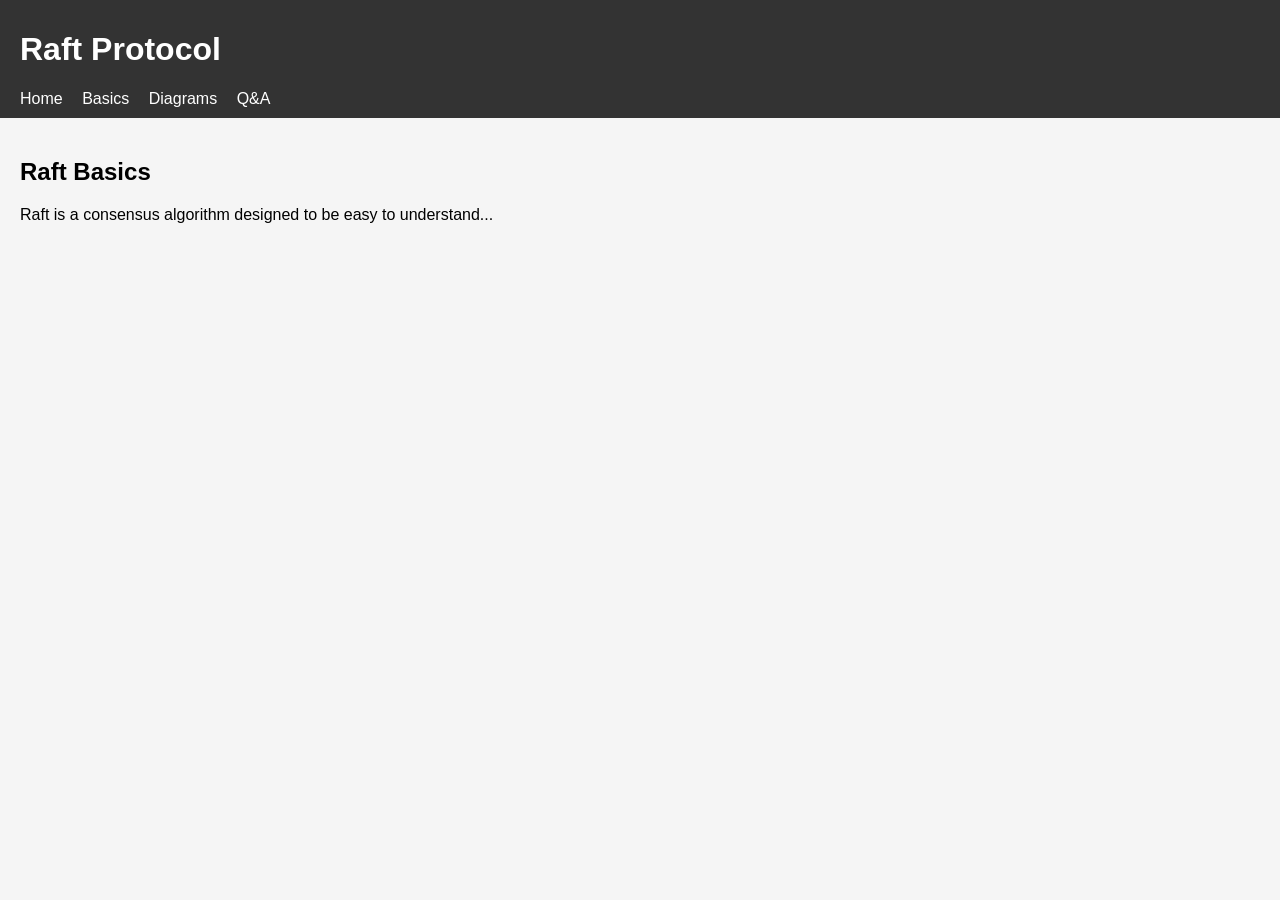
==== basics.html @ f6ce0375 "Add files via upload" ====
<!DOCTYPE html>
<html lang="en">
<head>
  <meta charset="UTF-8" />
  <meta name="viewport" content="width=device-width, initial-scale=1.0"/>
  <title>Raft Protocol - Basics</title>
  <style>
    body { font-family: Arial, sans-serif; margin: 0; padding: 0; background: #f5f5f5; }
    header { background: #333; color: #fff; padding: 10px 20px; }
    nav a { color: white; margin-right: 15px; text-decoration: none; }
    nav a:hover { text-decoration: underline; }
    main { padding: 20px; }
  </style>
</head>
<body>
  <header>
    <h1>Raft Protocol</h1>
    <nav>
      <a href="index.html">Home</a>
      <a href="basics.html">Basics</a>
      <a href="diagrams.html">Diagrams</a>
      <a href="questions.html">Q&A</a>
    </nav>
  </header>
  <main>
    <h2>Raft Basics</h2>
    <p>Raft is a consensus algorithm designed to be easy to understand...</p>
  </main>
</body>
</html>
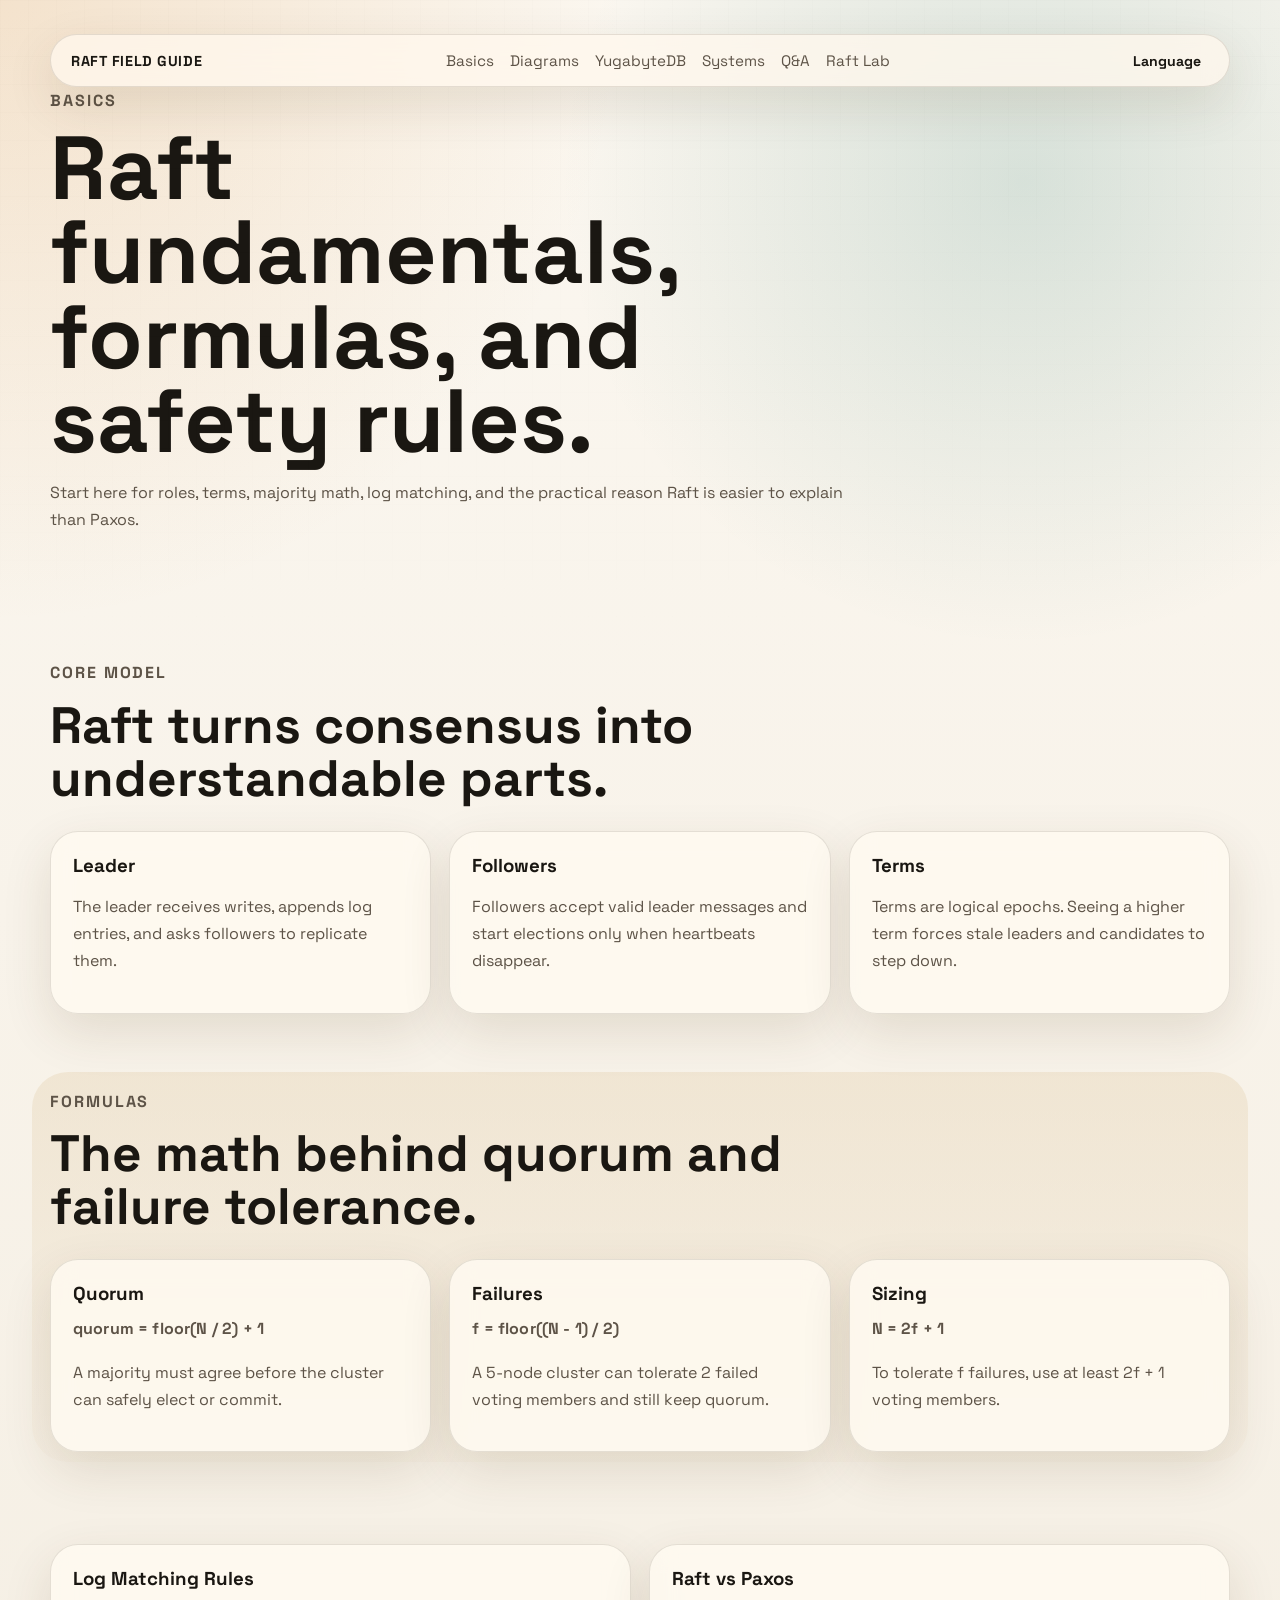
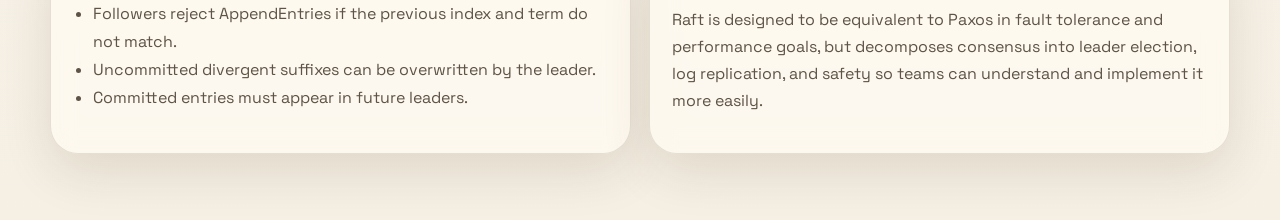
==== commit b6213c07: "Split guide into pages and add language selector" ====
--- a/basics.html
+++ b/basics.html
@@ -1,31 +1,80 @@
-
 <!DOCTYPE html>
 <html lang="en">
-<head>
-  <meta charset="UTF-8" />
-  <meta name="viewport" content="width=device-width, initial-scale=1.0"/>
-  <title>Raft Protocol - Basics</title>
-  <style>
-    body { font-family: Arial, sans-serif; margin: 0; padding: 0; background: #f5f5f5; }
-    header { background: #333; color: #fff; padding: 10px 20px; }
-    nav a { color: white; margin-right: 15px; text-decoration: none; }
-    nav a:hover { text-decoration: underline; }
-    main { padding: 20px; }
-  </style>
-</head>
-<body>
-  <header>
-    <h1>Raft Protocol</h1>
-    <nav>
-      <a href="index.html">Home</a>
-      <a href="basics.html">Basics</a>
-      <a href="diagrams.html">Diagrams</a>
-      <a href="questions.html">Q&A</a>
-    </nav>
-  </header>
-  <main>
-    <h2>Raft Basics</h2>
-    <p>Raft is a consensus algorithm designed to be easy to understand...</p>
-  </main>
-</body>
+  <head>
+    <meta charset="UTF-8" />
+    <meta name="viewport" content="width=device-width, initial-scale=1.0" />
+    <title>Raft Basics & Formulas</title>
+    <link rel="preconnect" href="https://fonts.googleapis.com" />
+    <link rel="preconnect" href="https://fonts.gstatic.com" crossorigin />
+    <link href="https://fonts.googleapis.com/css2?family=Space+Grotesk:wght@400;500;700&family=Instrument+Serif:ital@0;1&display=swap" rel="stylesheet" />
+    <link rel="stylesheet" href="./styles.css" />
+  </head>
+  <body>
+    <div class="page-shell">
+      <header class="hero">
+        <nav class="topbar">
+          <a class="brand" href="./index.html">Raft Field Guide</a>
+          <div class="topbar-links">
+            <a href="./basics.html">Basics</a>
+            <a href="./diagrams.html">Diagrams</a>
+            <a href="./yugabyte.html">YugabyteDB</a>
+            <a href="./systems.html">Systems</a>
+            <a href="./questions.html">Q&amp;A</a>
+            <a href="./raft-lab.html">Raft Lab</a>
+          </div>
+          <div class="language-box"><span>Language</span><div id="google_translate_element"></div></div>
+        </nav>
+        <div class="section-heading page-hero-heading">
+          <p class="kicker">Basics</p>
+          <h1>Raft fundamentals, formulas, and safety rules.</h1>
+          <p>Start here for roles, terms, majority math, log matching, and the practical reason Raft is easier to explain than Paxos.</p>
+        </div>
+      </header>
+
+      <main>
+        <section class="section">
+          <div class="section-heading">
+            <p class="kicker">Core Model</p>
+            <h2>Raft turns consensus into understandable parts.</h2>
+          </div>
+          <div class="card-grid three-up">
+            <article class="info-card"><h3>Leader</h3><p>The leader receives writes, appends log entries, and asks followers to replicate them.</p></article>
+            <article class="info-card"><h3>Followers</h3><p>Followers accept valid leader messages and start elections only when heartbeats disappear.</p></article>
+            <article class="info-card"><h3>Terms</h3><p>Terms are logical epochs. Seeing a higher term forces stale leaders and candidates to step down.</p></article>
+          </div>
+        </section>
+
+        <section class="section accent-section">
+          <div class="section-heading">
+            <p class="kicker">Formulas</p>
+            <h2>The math behind quorum and failure tolerance.</h2>
+          </div>
+          <div class="card-grid three-up">
+            <article class="info-card formula-card"><h3>Quorum</h3><p class="formula-line">quorum = floor(N / 2) + 1</p><p>A majority must agree before the cluster can safely elect or commit.</p></article>
+            <article class="info-card formula-card"><h3>Failures</h3><p class="formula-line">f = floor((N - 1) / 2)</p><p>A 5-node cluster can tolerate 2 failed voting members and still keep quorum.</p></article>
+            <article class="info-card formula-card"><h3>Sizing</h3><p class="formula-line">N = 2f + 1</p><p>To tolerate f failures, use at least 2f + 1 voting members.</p></article>
+          </div>
+        </section>
+
+        <section class="section">
+          <div class="split-layout">
+            <article class="panel">
+              <h3>Log Matching Rules</h3>
+              <ul class="check-list">
+                <li>Followers reject AppendEntries if the previous index and term do not match.</li>
+                <li>Uncommitted divergent suffixes can be overwritten by the leader.</li>
+                <li>Committed entries must appear in future leaders.</li>
+              </ul>
+            </article>
+            <article class="panel">
+              <h3>Raft vs Paxos</h3>
+              <p>Raft is designed to be equivalent to Paxos in fault tolerance and performance goals, but decomposes consensus into leader election, log replication, and safety so teams can understand and implement it more easily.</p>
+            </article>
+          </div>
+        </section>
+      </main>
+    </div>
+    <script src="./translate.js"></script>
+    <script src="//translate.google.com/translate_a/element.js?cb=googleTranslateElementInit"></script>
+  </body>
 </html>
--- a/styles.css
+++ b/styles.css
@@ -0,0 +1,1061 @@
+:root {
+  --bg: #f5efe4;
+  --bg-strong: #eadbc1;
+  --surface: rgba(255, 250, 241, 0.82);
+  --surface-strong: #fff8ed;
+  --ink: #1a1712;
+  --muted: #5d5347;
+  --line: rgba(47, 38, 23, 0.12);
+  --gold: #d3852c;
+  --rust: #b44d21;
+  --teal: #1f7369;
+  --forest: #2f5a2f;
+  --danger: #8d2e2c;
+  --shadow: 0 18px 50px rgba(77, 49, 12, 0.12);
+  --radius-lg: 28px;
+  --radius-md: 20px;
+  --radius-sm: 14px;
+}
+
+* {
+  box-sizing: border-box;
+}
+
+html {
+  scroll-behavior: smooth;
+}
+
+body {
+  margin: 0;
+  font-family: "Space Grotesk", sans-serif;
+  color: var(--ink);
+  background:
+    radial-gradient(circle at top left, rgba(211, 133, 44, 0.18), transparent 28%),
+    radial-gradient(circle at 80% 10%, rgba(31, 115, 105, 0.16), transparent 24%),
+    linear-gradient(180deg, #fbf7f0 0%, var(--bg) 100%);
+}
+
+body::before {
+  content: "";
+  position: fixed;
+  inset: 0;
+  pointer-events: none;
+  background-image:
+    linear-gradient(rgba(0, 0, 0, 0.025) 1px, transparent 1px),
+    linear-gradient(90deg, rgba(0, 0, 0, 0.025) 1px, transparent 1px);
+  background-size: 28px 28px;
+  mask-image: linear-gradient(180deg, rgba(0, 0, 0, 0.35), transparent 85%);
+}
+
+.page-shell {
+  width: min(1180px, calc(100% - 32px));
+  margin: 0 auto;
+  padding-bottom: 56px;
+}
+
+.hero {
+  padding: 22px 0 36px;
+}
+
+.topbar {
+  display: flex;
+  justify-content: space-between;
+  align-items: center;
+  gap: 16px;
+  padding: 16px 20px;
+  margin-top: 12px;
+  background: rgba(255, 248, 237, 0.76);
+  border: 1px solid var(--line);
+  border-radius: 999px;
+  backdrop-filter: blur(12px);
+  box-shadow: var(--shadow);
+}
+
+.brand {
+  text-decoration: none;
+  color: var(--ink);
+  font-weight: 700;
+  letter-spacing: 0.04em;
+  text-transform: uppercase;
+  font-size: 0.9rem;
+}
+
+.topbar-links {
+  display: flex;
+  gap: 16px;
+  flex-wrap: wrap;
+}
+
+.topbar-links a {
+  color: var(--muted);
+  text-decoration: none;
+  font-size: 0.95rem;
+}
+
+.language-box {
+  display: flex;
+  align-items: center;
+  gap: 8px;
+  color: var(--muted);
+  font-size: 0.88rem;
+}
+
+.language-box span {
+  font-weight: 700;
+  color: var(--ink);
+}
+
+.language-box select {
+  max-width: 150px;
+  border-radius: 999px;
+  border: 1px solid var(--line);
+  background: rgba(255, 248, 237, 0.9);
+  color: var(--ink);
+  padding: 6px 8px;
+}
+
+.hero-grid {
+  display: grid;
+  grid-template-columns: 1.2fr 0.9fr;
+  gap: 28px;
+  align-items: center;
+  padding-top: 42px;
+}
+
+.eyebrow,
+.kicker {
+  margin: 0 0 12px;
+  color: var(--rust);
+  font-weight: 700;
+  text-transform: uppercase;
+  letter-spacing: 0.12em;
+  font-size: 0.78rem;
+}
+
+.hero h1 {
+  margin: 0;
+  font-size: clamp(2.9rem, 7vw, 5.8rem);
+  line-height: 0.94;
+  font-weight: 700;
+  max-width: 12ch;
+}
+
+.hero h1 span,
+.section-heading h2 span {
+  font-family: "Instrument Serif", serif;
+  font-style: italic;
+  font-weight: 400;
+  color: var(--rust);
+}
+
+.hero-link {
+  font-family: "Instrument Serif", serif;
+  font-style: italic;
+  font-weight: 400;
+  color: var(--rust);
+  text-decoration: none;
+}
+
+.hero-link:hover {
+  text-decoration: underline;
+}
+
+.hero-text,
+.section-heading p,
+.info-card p,
+.panel p,
+.scenario-card p,
+.faq-item p,
+.diagram-copy p,
+.quote-strip {
+  color: var(--muted);
+  line-height: 1.7;
+  font-size: 1rem;
+}
+
+.hero-actions {
+  display: flex;
+  gap: 14px;
+  flex-wrap: wrap;
+  margin-top: 28px;
+}
+
+.button {
+  display: inline-flex;
+  align-items: center;
+  justify-content: center;
+  min-height: 48px;
+  padding: 0 18px;
+  border-radius: 999px;
+  text-decoration: none;
+  font-weight: 700;
+  transition: transform 180ms ease, box-shadow 180ms ease, background 180ms ease;
+}
+
+.button:hover,
+.filter-pill:hover,
+summary:hover {
+  transform: translateY(-2px);
+}
+
+.button-primary {
+  background: linear-gradient(135deg, var(--rust), var(--gold));
+  color: #fff8f1;
+  box-shadow: 0 16px 40px rgba(180, 77, 33, 0.24);
+}
+
+.button-secondary {
+  background: rgba(255, 248, 237, 0.84);
+  color: var(--ink);
+  border: 1px solid var(--line);
+}
+
+.hero-panel,
+.panel,
+.info-card,
+.diagram-card,
+.scenario-card,
+.faq-item {
+  border: 1px solid var(--line);
+  background: var(--surface);
+  backdrop-filter: blur(12px);
+  box-shadow: var(--shadow);
+}
+
+.hero-panel {
+  border-radius: 32px;
+  padding: 24px;
+}
+
+.cluster-card {
+  border-radius: 24px;
+  background:
+    linear-gradient(180deg, rgba(255, 255, 255, 0.52), rgba(255, 255, 255, 0.18)),
+    linear-gradient(135deg, rgba(211, 133, 44, 0.12), rgba(31, 115, 105, 0.12));
+  padding: 22px;
+}
+
+.cluster-label {
+  display: inline-flex;
+  padding: 8px 12px;
+  background: rgba(26, 23, 18, 0.08);
+  border-radius: 999px;
+  font-size: 0.82rem;
+  margin-bottom: 22px;
+}
+
+.cluster-visual {
+  display: grid;
+  grid-template-columns: repeat(3, 1fr);
+  gap: 18px;
+}
+
+.node {
+  min-height: 126px;
+  border-radius: 22px;
+  padding: 18px;
+  display: flex;
+  flex-direction: column;
+  justify-content: center;
+  align-items: center;
+  border: 1px solid rgba(0, 0, 0, 0.08);
+}
+
+.node-name {
+  font-size: 2rem;
+  font-weight: 700;
+}
+
+.node-role {
+  margin-top: 10px;
+  color: var(--muted);
+}
+
+.node-leader {
+  background: linear-gradient(180deg, rgba(180, 77, 33, 0.16), rgba(180, 77, 33, 0.06));
+}
+
+.node-follower {
+  background: linear-gradient(180deg, rgba(31, 115, 105, 0.14), rgba(31, 115, 105, 0.05));
+}
+
+.pulse-lines {
+  display: flex;
+  gap: 20px;
+  justify-content: center;
+  margin: 18px 0 14px;
+}
+
+.pulse-lines span {
+  width: 84px;
+  height: 2px;
+  background: linear-gradient(90deg, transparent, var(--gold), transparent);
+  animation: pulse 2.4s infinite ease-in-out;
+}
+
+.pulse-lines span:last-child {
+  animation-delay: 0.35s;
+}
+
+.cluster-notes {
+  display: grid;
+  grid-template-columns: repeat(3, 1fr);
+  gap: 12px;
+  font-size: 0.9rem;
+  color: var(--muted);
+}
+
+.section {
+  padding: 64px 0 10px;
+}
+
+.accent-section {
+  position: relative;
+}
+
+.accent-section::before {
+  content: "";
+  position: absolute;
+  inset: 48px -18px 0;
+  background: linear-gradient(180deg, rgba(234, 219, 193, 0.54), rgba(234, 219, 193, 0.12));
+  border-radius: 36px;
+  z-index: -1;
+}
+
+.section-heading {
+  max-width: 820px;
+  margin-bottom: 26px;
+}
+
+.section-heading h2 {
+  margin: 0 0 10px;
+  font-size: clamp(2rem, 4vw, 3.4rem);
+  line-height: 1.04;
+}
+
+.card-grid {
+  display: grid;
+  gap: 18px;
+}
+
+.page-card {
+  border: 1px solid var(--line);
+  background: var(--surface);
+  backdrop-filter: blur(12px);
+  box-shadow: var(--shadow);
+  border-radius: var(--radius-lg);
+  padding: 22px;
+  text-decoration: none;
+  color: var(--ink);
+  transition: transform 180ms ease, background 180ms ease;
+}
+
+.page-card:hover {
+  transform: translateY(-4px);
+  background: rgba(255, 248, 237, 0.95);
+}
+
+.page-card span {
+  display: inline-flex;
+  margin-bottom: 16px;
+  padding: 8px 10px;
+  border-radius: 999px;
+  background: rgba(180, 77, 33, 0.12);
+  color: var(--rust);
+  font-weight: 700;
+}
+
+.page-card h3 {
+  margin: 0 0 10px;
+}
+
+.page-card p {
+  color: var(--muted);
+  line-height: 1.7;
+  margin: 0;
+}
+
+.home-page #diagrams,
+.home-page #scenarios,
+.home-page #compare,
+.home-page #yugabyte,
+.home-page #yugabyte-deep-dive,
+.home-page #failures,
+.home-page #qa,
+.home-page #systems-qa,
+.home-page #sources {
+  display: none;
+}
+
+.three-up {
+  grid-template-columns: repeat(3, 1fr);
+}
+
+.info-card,
+.scenario-card,
+.diagram-card,
+.panel {
+  border-radius: var(--radius-lg);
+  padding: 22px;
+}
+
+.info-card h3,
+.panel h3,
+.diagram-copy h3,
+.scenario-card h3,
+.faq-item summary,
+.brain-panel h4 {
+  margin: 0 0 10px;
+}
+
+.split-layout {
+  display: grid;
+  grid-template-columns: 1fr 1fr;
+  gap: 18px;
+  margin-top: 18px;
+}
+
+.check-list {
+  margin: 0;
+  padding-left: 20px;
+  color: var(--muted);
+  line-height: 1.75;
+}
+
+.diagram-stack {
+  display: grid;
+  gap: 18px;
+}
+
+.diagram-sequence {
+  display: grid;
+  grid-template-columns: repeat(7, 1fr);
+  gap: 10px;
+  align-items: stretch;
+  margin-top: 18px;
+}
+
+.sequence-step {
+  padding: 16px;
+  border-radius: 20px;
+  border: 1px solid var(--line);
+  background: rgba(255, 255, 255, 0.58);
+}
+
+.sequence-step.warning {
+  background: rgba(211, 133, 44, 0.1);
+}
+
+.sequence-step.success {
+  background: rgba(47, 90, 47, 0.12);
+}
+
+.sequence-step h4,
+.cluster-column h4,
+.lane-label,
+.failure-panel h4 {
+  margin: 0 0 8px;
+}
+
+.sequence-step p,
+.cluster-column p,
+.failure-panel p,
+.recovery-note,
+.commit-note {
+  margin: 0;
+  color: var(--muted);
+  line-height: 1.6;
+}
+
+.step-number {
+  display: inline-flex;
+  width: 34px;
+  height: 34px;
+  border-radius: 50%;
+  align-items: center;
+  justify-content: center;
+  margin-bottom: 10px;
+  background: rgba(26, 23, 18, 0.08);
+  font-weight: 700;
+}
+
+.sequence-arrow {
+  display: flex;
+  align-items: center;
+  justify-content: center;
+  color: var(--rust);
+  font-size: 1.6rem;
+  font-weight: 700;
+}
+
+.cluster-explainer {
+  display: grid;
+  grid-template-columns: repeat(3, 1fr);
+  gap: 14px;
+  margin-top: 18px;
+}
+
+.cluster-column {
+  padding: 16px;
+  border-radius: 20px;
+  border: 1px solid var(--line);
+  background: rgba(255, 255, 255, 0.45);
+}
+
+.explainer-nodes {
+  display: flex;
+  flex-wrap: wrap;
+  gap: 10px;
+}
+
+.explainer-node {
+  padding: 10px 12px;
+  border-radius: 999px;
+  border: 1px solid var(--line);
+  font-size: 0.9rem;
+}
+
+.explainer-node.follower {
+  background: rgba(31, 115, 105, 0.1);
+}
+
+.explainer-node.candidate {
+  background: rgba(211, 133, 44, 0.15);
+}
+
+.explainer-node.leader {
+  background: rgba(180, 77, 33, 0.14);
+}
+
+.replication-board {
+  display: grid;
+  gap: 14px;
+  margin-top: 16px;
+}
+
+.replication-lane {
+  padding: 16px;
+  border-radius: 20px;
+  border: 1px solid var(--line);
+  background: rgba(255, 255, 255, 0.48);
+}
+
+.lane-label {
+  font-weight: 700;
+}
+
+.lane-steps {
+  display: grid;
+  grid-template-columns: repeat(3, 1fr);
+  gap: 12px;
+}
+
+.lane-step {
+  min-height: 90px;
+  padding: 14px;
+  border-radius: 18px;
+  border: 1px solid var(--line);
+  background: rgba(255, 248, 237, 0.9);
+  display: flex;
+  align-items: center;
+}
+
+.lane-step.active {
+  background: rgba(180, 77, 33, 0.1);
+}
+
+.lane-step.success {
+  background: rgba(47, 90, 47, 0.12);
+}
+
+.commit-note {
+  padding: 16px 18px;
+  border-radius: 18px;
+  background: rgba(255, 248, 237, 0.9);
+  border: 1px solid var(--line);
+}
+
+.failure-grid {
+  display: grid;
+  grid-template-columns: repeat(3, 1fr);
+  gap: 18px;
+  margin-top: 18px;
+}
+
+.failure-panel {
+  padding: 18px;
+  border-radius: 22px;
+  background: rgba(255, 255, 255, 0.48);
+  border: 1px solid var(--line);
+}
+
+.failure-panel.minority {
+  background: rgba(141, 46, 44, 0.06);
+}
+
+.failure-panel.majority {
+  background: rgba(47, 90, 47, 0.08);
+}
+
+.failure-mini-cluster {
+  display: flex;
+  gap: 12px;
+  flex-wrap: wrap;
+  margin: 14px 0;
+}
+
+.failure-result {
+  display: inline-flex;
+  padding: 9px 12px;
+  border-radius: 999px;
+  font-size: 0.9rem;
+  font-weight: 700;
+}
+
+.danger-result {
+  background: rgba(141, 46, 44, 0.14);
+  color: var(--danger);
+}
+
+.success-result {
+  background: rgba(47, 90, 47, 0.14);
+  color: var(--forest);
+}
+
+.recovery-note {
+  padding: 14px;
+  border-radius: 16px;
+  background: rgba(255, 248, 237, 0.9);
+  border: 1px solid var(--line);
+}
+
+.mini-cluster {
+  display: flex;
+  align-items: center;
+  gap: 12px;
+  margin-top: 14px;
+}
+
+.mini-node {
+  width: 48px;
+  height: 48px;
+  border-radius: 50%;
+  display: inline-flex;
+  align-items: center;
+  justify-content: center;
+  font-weight: 700;
+  border: 1px solid rgba(0, 0, 0, 0.08);
+}
+
+.lead {
+  background: rgba(141, 46, 44, 0.18);
+}
+
+.muted {
+  background: rgba(120, 110, 102, 0.18);
+}
+
+.healthy {
+  background: rgba(31, 115, 105, 0.14);
+}
+
+.leader2 {
+  background: rgba(211, 133, 44, 0.22);
+}
+
+.mini-cross {
+  font-size: 1.3rem;
+  color: var(--danger);
+}
+
+.scenario-grid {
+  display: grid;
+  grid-template-columns: repeat(2, 1fr);
+  gap: 18px;
+}
+
+.figure-eight {
+  display: grid;
+  grid-template-columns: 1.1fr 0.9fr;
+  gap: 20px;
+  margin-top: 20px;
+}
+
+.figure-eight-visual {
+  position: relative;
+  overflow: hidden;
+  min-height: 260px;
+  border-radius: 24px;
+  background: linear-gradient(180deg, rgba(255, 255, 255, 0.62), rgba(255, 255, 255, 0.24));
+  border: 1px solid var(--line);
+  padding: 20px;
+}
+
+.lane {
+  display: flex;
+  justify-content: space-between;
+  position: relative;
+  z-index: 2;
+}
+
+.lane span {
+  width: 48px;
+  height: 48px;
+  border-radius: 50%;
+  display: inline-flex;
+  align-items: center;
+  justify-content: center;
+  background: rgba(255, 248, 237, 0.96);
+  border: 1px solid var(--line);
+}
+
+.curve-band {
+  position: absolute;
+  left: 12%;
+  right: 12%;
+  height: 80px;
+  border: 3px solid transparent;
+  border-radius: 999px;
+}
+
+.curve-band.top {
+  top: 78px;
+  border-top-color: var(--rust);
+  border-left-color: var(--rust);
+  border-right-color: var(--rust);
+  transform: rotate(8deg);
+}
+
+.curve-band.bottom {
+  top: 130px;
+  border-bottom-color: var(--teal);
+  border-left-color: var(--teal);
+  border-right-color: var(--teal);
+  transform: rotate(-8deg);
+}
+
+.figure-note {
+  position: absolute;
+  left: 20px;
+  right: 20px;
+  bottom: 18px;
+  padding: 16px;
+  border-radius: 18px;
+  background: rgba(255, 248, 237, 0.84);
+  color: var(--muted);
+  line-height: 1.6;
+}
+
+.comparison-table {
+  display: grid;
+  grid-template-columns: 1fr 1fr 1fr;
+  border-radius: 28px;
+  overflow: hidden;
+  box-shadow: var(--shadow);
+  border: 1px solid var(--line);
+}
+
+.table-head,
+.table-cell {
+  padding: 18px;
+  background: rgba(255, 248, 237, 0.82);
+  border-right: 1px solid var(--line);
+  border-bottom: 1px solid var(--line);
+}
+
+.table-head {
+  font-weight: 700;
+  background: rgba(234, 219, 193, 0.82);
+}
+
+.tablet-board {
+  display: grid;
+  grid-template-columns: repeat(2, 1fr);
+  gap: 12px;
+  margin-top: 18px;
+}
+
+.tablet {
+  min-height: 100px;
+  border-radius: 20px;
+  padding: 16px;
+  display: flex;
+  flex-direction: column;
+  justify-content: space-between;
+  border: 1px solid var(--line);
+}
+
+.tablet-a,
+.tablet-d {
+  background: rgba(180, 77, 33, 0.1);
+}
+
+.tablet-b {
+  background: rgba(31, 115, 105, 0.1);
+}
+
+.tablet-c {
+  background: rgba(211, 133, 44, 0.14);
+}
+
+.management-panel {
+  margin-top: 20px;
+}
+
+.quote-strip {
+  margin-top: 18px;
+  padding: 16px 18px;
+  border-radius: 18px;
+  background: rgba(47, 90, 47, 0.08);
+  border: 1px solid rgba(47, 90, 47, 0.12);
+}
+
+.tool-grid {
+  display: flex;
+  flex-wrap: wrap;
+  gap: 10px;
+  margin-top: 16px;
+}
+
+.tool-grid a {
+  padding: 10px 12px;
+  border-radius: 999px;
+  background: rgba(255, 255, 255, 0.58);
+  border: 1px solid var(--line);
+  font-size: 0.92rem;
+  color: var(--ink);
+  text-decoration: none;
+  transition: transform 180ms ease, background 180ms ease;
+}
+
+.tool-grid a:hover {
+  transform: translateY(-2px);
+  background: rgba(255, 248, 237, 0.9);
+}
+
+.formula-grid {
+  margin-top: 18px;
+}
+
+.formula-card {
+  position: relative;
+  overflow: hidden;
+}
+
+.formula-line {
+  margin: 0 0 12px;
+  font-size: 1.45rem;
+  font-weight: 700;
+  color: var(--rust);
+  letter-spacing: 0.01em;
+}
+
+.formula-panel {
+  margin-top: 18px;
+}
+
+.formula-table {
+  margin-top: 16px;
+}
+
+.systems-grid {
+  display: grid;
+  grid-template-columns: repeat(2, 1fr);
+  gap: 18px;
+}
+
+.system-card {
+  border-radius: 24px;
+  padding: 20px;
+  border: 1px solid var(--line);
+  background: rgba(255, 248, 237, 0.84);
+  box-shadow: var(--shadow);
+}
+
+.system-card h3 {
+  margin: 0 0 10px;
+}
+
+.system-card h3 a {
+  color: var(--ink);
+  text-decoration: none;
+}
+
+.system-card h3 a:hover {
+  text-decoration: underline;
+}
+
+.system-question {
+  margin: 0 0 10px;
+  font-weight: 700;
+  color: var(--rust);
+}
+
+.filter-bar {
+  display: flex;
+  flex-wrap: wrap;
+  gap: 10px;
+  margin-bottom: 18px;
+}
+
+.filter-pill {
+  border: 1px solid var(--line);
+  background: rgba(255, 248, 237, 0.9);
+  color: var(--ink);
+  border-radius: 999px;
+  padding: 10px 14px;
+  font-weight: 700;
+  cursor: pointer;
+  transition: transform 180ms ease, background 180ms ease, color 180ms ease;
+}
+
+.filter-pill.is-active {
+  background: linear-gradient(135deg, var(--teal), var(--forest));
+  color: #f8f6f2;
+}
+
+.faq-list {
+  display: grid;
+  gap: 14px;
+}
+
+.site-footer {
+  padding: 40px 0 10px;
+}
+
+.footer-card {
+  border-radius: 28px;
+  padding: 22px;
+  border: 1px solid var(--line);
+  background: rgba(255, 248, 237, 0.82);
+  box-shadow: var(--shadow);
+}
+
+.footer-card h3 {
+  margin: 0 0 12px;
+}
+
+.footer-links {
+  display: flex;
+  flex-wrap: wrap;
+  gap: 12px;
+}
+
+.footer-links a,
+.footer-links span {
+  color: var(--muted);
+  text-decoration: none;
+  padding: 10px 12px;
+  border-radius: 999px;
+  background: rgba(255, 255, 255, 0.54);
+  border: 1px solid var(--line);
+}
+
+.copyright-line {
+  margin-top: 16px;
+  color: var(--muted);
+  font-size: 0.95rem;
+}
+
+.faq-item {
+  border-radius: 20px;
+  padding: 0;
+  overflow: hidden;
+}
+
+.faq-item[hidden] {
+  display: none;
+}
+
+.faq-item summary {
+  list-style: none;
+  cursor: pointer;
+  padding: 20px 22px;
+  font-weight: 700;
+  position: relative;
+}
+
+.faq-item summary::-webkit-details-marker {
+  display: none;
+}
+
+.faq-item summary::after {
+  content: "+";
+  position: absolute;
+  right: 22px;
+  top: 18px;
+  font-size: 1.3rem;
+  color: var(--rust);
+}
+
+.faq-item[open] summary::after {
+  content: "−";
+}
+
+.faq-item p {
+  padding: 0 22px 22px;
+  margin: 0;
+}
+
+@keyframes pulse {
+  0%,
+  100% {
+    opacity: 0.3;
+    transform: scaleX(0.8);
+  }
+  50% {
+    opacity: 1;
+    transform: scaleX(1.1);
+  }
+}
+
+@media (max-width: 960px) {
+  .hero-grid,
+  .split-layout,
+  .figure-eight,
+  .scenario-grid,
+  .three-up,
+  .failure-grid,
+  .cluster-explainer {
+    grid-template-columns: 1fr;
+  }
+
+  .diagram-sequence,
+  .lane-steps {
+    grid-template-columns: 1fr;
+  }
+
+  .comparison-table {
+    grid-template-columns: 1fr;
+  }
+
+  .topbar {
+    border-radius: 28px;
+    align-items: flex-start;
+    flex-direction: column;
+  }
+
+  .language-box {
+    align-items: flex-start;
+    flex-direction: column;
+  }
+}
+
+@media (max-width: 720px) {
+  .page-shell {
+    width: min(100% - 20px, 1180px);
+  }
+
+  .hero h1 {
+    max-width: none;
+  }
+
+  .cluster-visual,
+  .cluster-notes,
+  .tablet-board,
+  .diagram-sequence,
+  .lane-steps,
+  .systems-grid {
+    grid-template-columns: 1fr;
+  }
+}
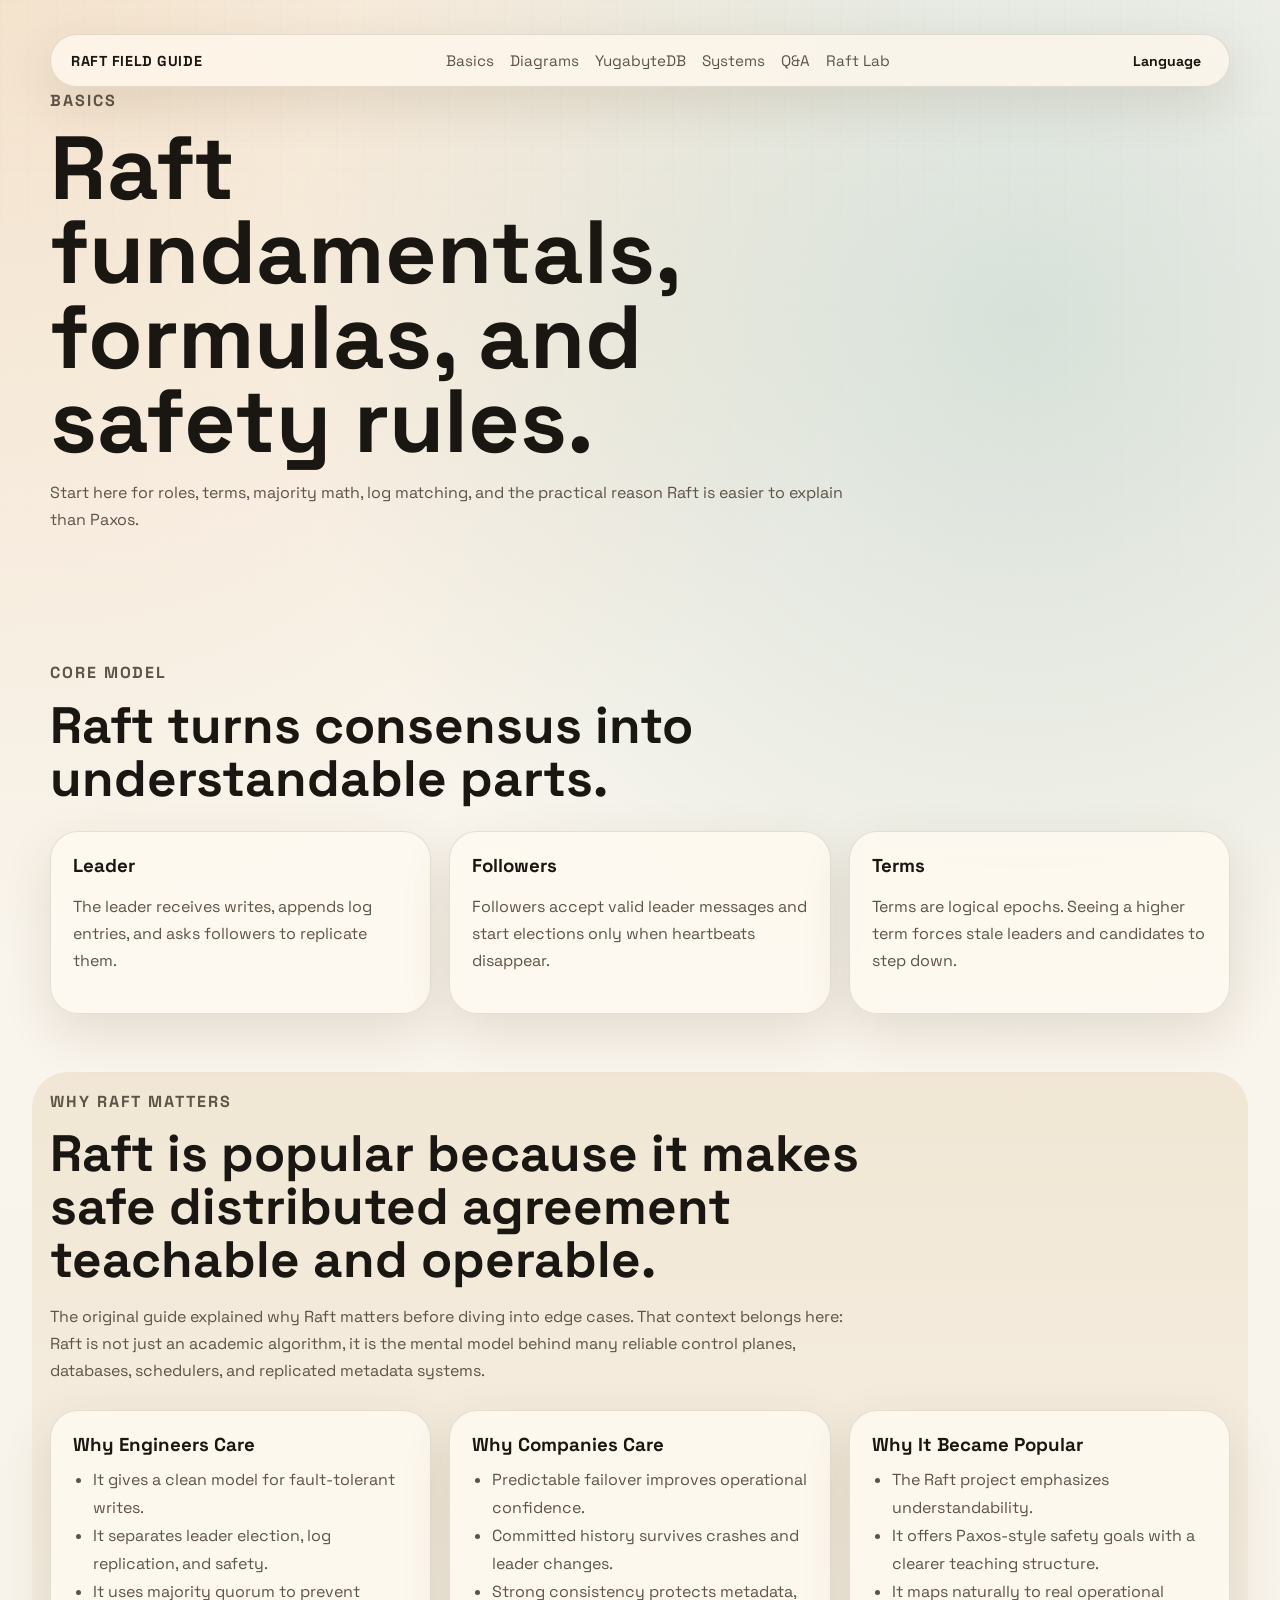
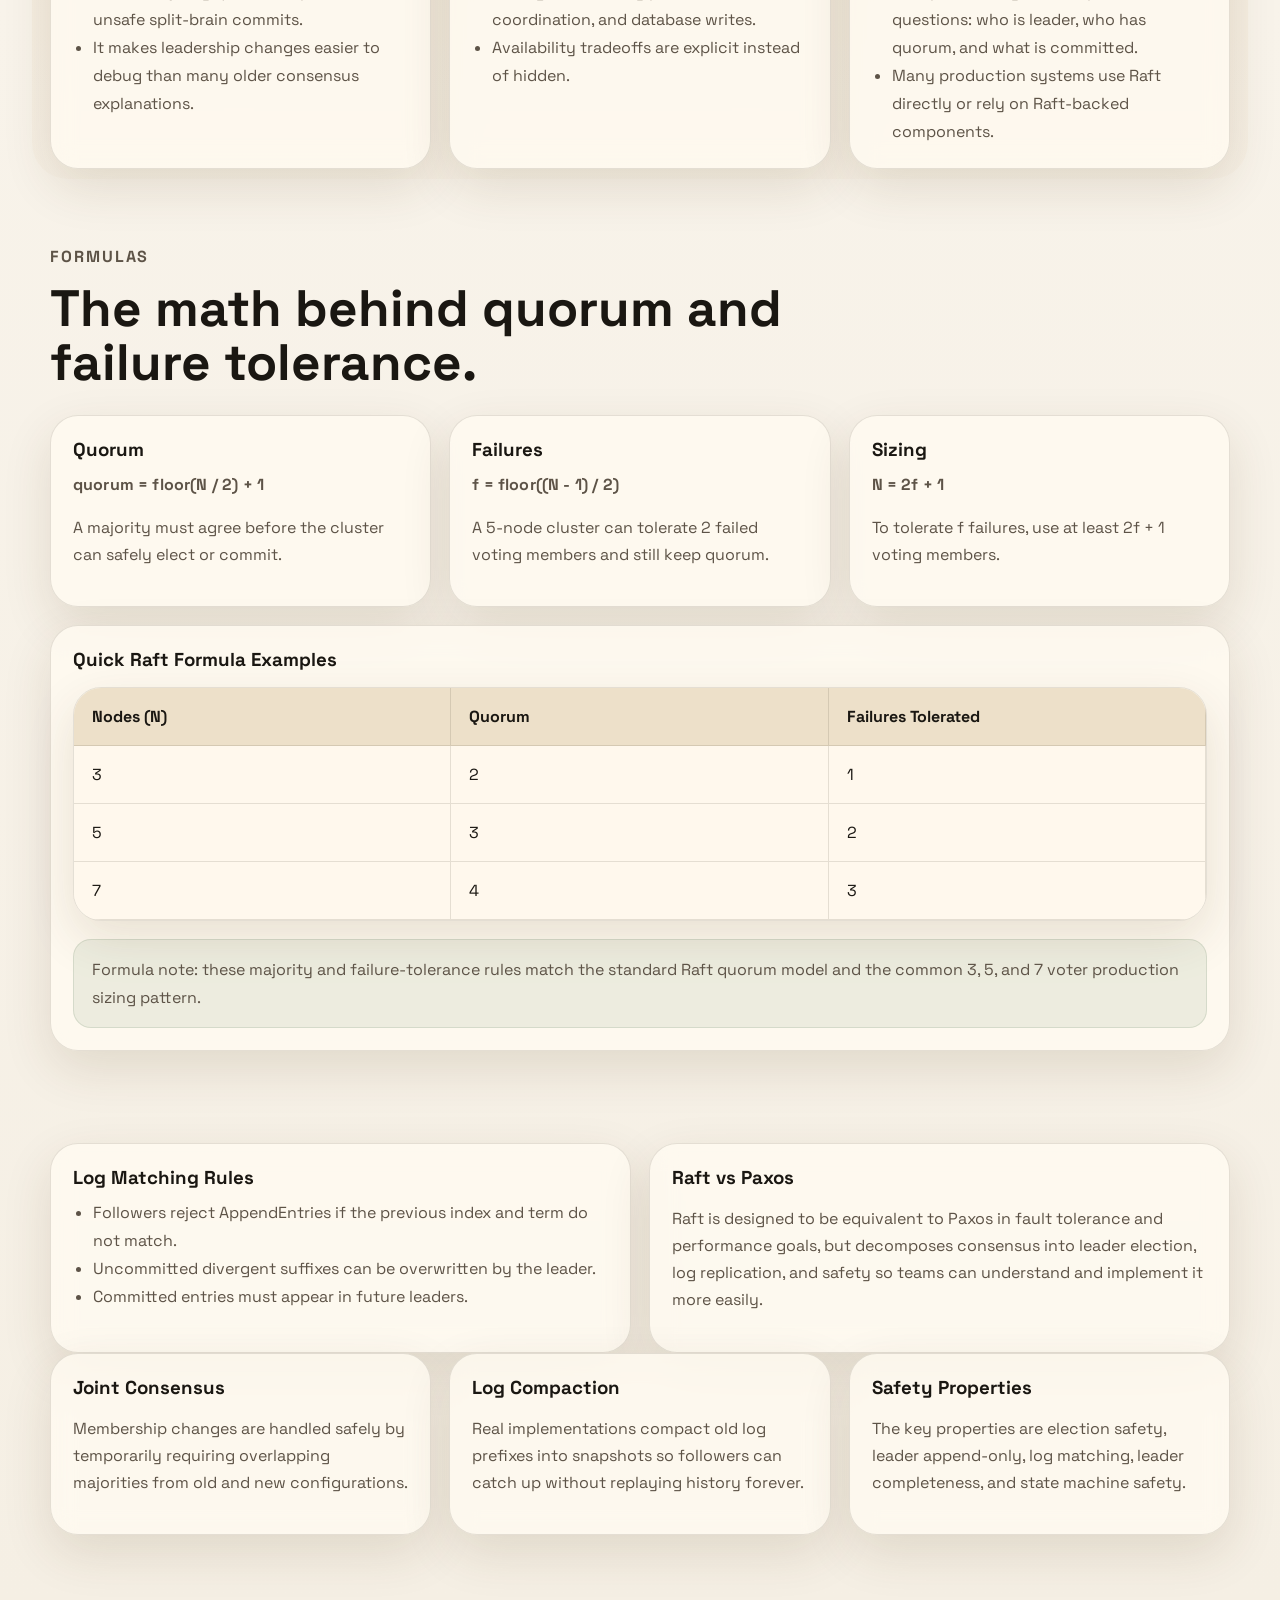
==== commit cb509033: "Restore missing Raft guide content" ====
--- a/basics.html
+++ b/basics.html
@@ -46,6 +46,49 @@
 
         <section class="section accent-section">
           <div class="section-heading">
+            <p class="kicker">Why Raft Matters</p>
+            <h2>Raft is popular because it makes safe distributed agreement teachable and operable.</h2>
+            <p>
+              The original guide explained why Raft matters before diving into
+              edge cases. That context belongs here: Raft is not just an
+              academic algorithm, it is the mental model behind many reliable
+              control planes, databases, schedulers, and replicated metadata
+              systems.
+            </p>
+          </div>
+          <div class="card-grid three-up">
+            <article class="info-card">
+              <h3>Why Engineers Care</h3>
+              <ul class="check-list">
+                <li>It gives a clean model for fault-tolerant writes.</li>
+                <li>It separates leader election, log replication, and safety.</li>
+                <li>It uses majority quorum to prevent unsafe split-brain commits.</li>
+                <li>It makes leadership changes easier to debug than many older consensus explanations.</li>
+              </ul>
+            </article>
+            <article class="info-card">
+              <h3>Why Companies Care</h3>
+              <ul class="check-list">
+                <li>Predictable failover improves operational confidence.</li>
+                <li>Committed history survives crashes and leader changes.</li>
+                <li>Strong consistency protects metadata, coordination, and database writes.</li>
+                <li>Availability tradeoffs are explicit instead of hidden.</li>
+              </ul>
+            </article>
+            <article class="info-card">
+              <h3>Why It Became Popular</h3>
+              <ul class="check-list">
+                <li>The Raft project emphasizes understandability.</li>
+                <li>It offers Paxos-style safety goals with a clearer teaching structure.</li>
+                <li>It maps naturally to real operational questions: who is leader, who has quorum, and what is committed.</li>
+                <li>Many production systems use Raft directly or rely on Raft-backed components.</li>
+              </ul>
+            </article>
+          </div>
+        </section>
+
+        <section class="section">
+          <div class="section-heading">
             <p class="kicker">Formulas</p>
             <h2>The math behind quorum and failure tolerance.</h2>
           </div>
@@ -54,6 +97,28 @@
             <article class="info-card formula-card"><h3>Failures</h3><p class="formula-line">f = floor((N - 1) / 2)</p><p>A 5-node cluster can tolerate 2 failed voting members and still keep quorum.</p></article>
             <article class="info-card formula-card"><h3>Sizing</h3><p class="formula-line">N = 2f + 1</p><p>To tolerate f failures, use at least 2f + 1 voting members.</p></article>
           </div>
+          <article class="panel formula-panel">
+            <h3>Quick Raft Formula Examples</h3>
+            <div class="comparison-table formula-table" role="table" aria-label="Raft quorum and failure tolerance examples">
+              <div class="table-head">Nodes (N)</div>
+              <div class="table-head">Quorum</div>
+              <div class="table-head">Failures Tolerated</div>
+              <div class="table-cell">3</div>
+              <div class="table-cell">2</div>
+              <div class="table-cell">1</div>
+              <div class="table-cell">5</div>
+              <div class="table-cell">3</div>
+              <div class="table-cell">2</div>
+              <div class="table-cell">7</div>
+              <div class="table-cell">4</div>
+              <div class="table-cell">3</div>
+            </div>
+            <div class="quote-strip source-strip">
+              Formula note: these majority and failure-tolerance rules match the
+              standard Raft quorum model and the common 3, 5, and 7 voter
+              production sizing pattern.
+            </div>
+          </article>
         </section>
 
         <section class="section">
@@ -71,6 +136,20 @@
               <p>Raft is designed to be equivalent to Paxos in fault tolerance and performance goals, but decomposes consensus into leader election, log replication, and safety so teams can understand and implement it more easily.</p>
             </article>
           </div>
+          <div class="card-grid three-up verification-grid">
+            <article class="info-card">
+              <h3>Joint Consensus</h3>
+              <p>Membership changes are handled safely by temporarily requiring overlapping majorities from old and new configurations.</p>
+            </article>
+            <article class="info-card">
+              <h3>Log Compaction</h3>
+              <p>Real implementations compact old log prefixes into snapshots so followers can catch up without replaying history forever.</p>
+            </article>
+            <article class="info-card">
+              <h3>Safety Properties</h3>
+              <p>The key properties are election safety, leader append-only, log matching, leader completeness, and state machine safety.</p>
+            </article>
+          </div>
         </section>
       </main>
     </div>
--- a/styles.css
+++ b/styles.css
@@ -376,6 +376,8 @@
 }
 
 .home-page #diagrams,
+.home-page #importance,
+.home-page #overview,
 .home-page #scenarios,
 .home-page #compare,
 .home-page #yugabyte,
